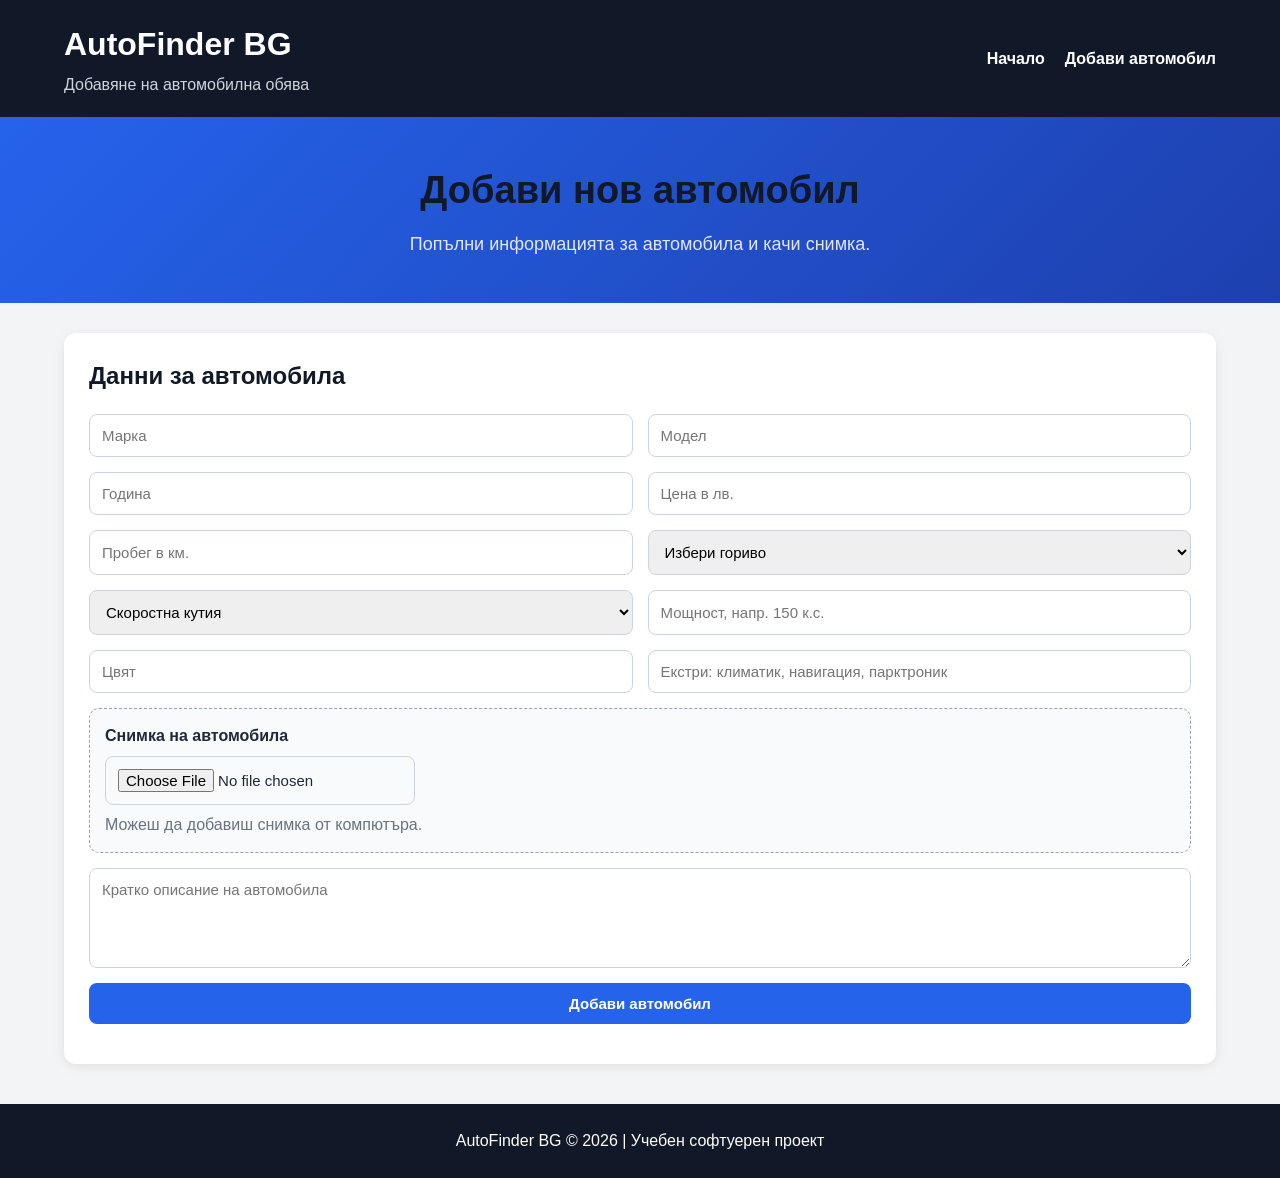
==== add-car.html @ 8150d479 "Add car listings, filters and image upload" ====
<!DOCTYPE html>
<html lang="bg">
<head>
    <meta charset="UTF-8">
    <meta name="viewport" content="width=device-width, initial-scale=1.0">
    <title>AutoFinder BG | Добави автомобил</title>
    <link rel="stylesheet" href="style.css">
</head>
<body>

    <header class="site-header">
        <div class="container header-content">
            <div>
                <h1>AutoFinder BG</h1>
                <p>Добавяне на автомобилна обява</p>
            </div>

            <nav>
                <a href="index.html">Начало</a>
                <a href="add-car.html">Добави автомобил</a>
            </nav>
        </div>
    </header>

    <main>
        <section class="hero small-hero">
            <div class="container">
                <h2>Добави нов автомобил</h2>
                <p>Попълни информацията за автомобила и качи снимка.</p>
            </div>
        </section>

        <section class="container add-car-section">
            <h2>Данни за автомобила</h2>

            <form id="carForm">
                <input type="text" id="brand" placeholder="Марка" required>
                <input type="text" id="model" placeholder="Модел" required>

                <input type="number" id="year" placeholder="Година" required>
                <input type="number" id="price" placeholder="Цена в лв." required>

                <input type="number" id="mileage" placeholder="Пробег в км." required>

                <select id="fuel" required>
                    <option value="">Избери гориво</option>
                    <option value="Бензин">Бензин</option>
                    <option value="Дизел">Дизел</option>
                    <option value="Хибрид">Хибрид</option>
                    <option value="Електрически">Електрически</option>
                </select>

                <select id="gearbox" required>
                    <option value="">Скоростна кутия</option>
                    <option value="Ръчна">Ръчна</option>
                    <option value="Автоматична">Автоматична</option>
                </select>

                <input type="text" id="power" placeholder="Мощност, напр. 150 к.с.">
                <input type="text" id="color" placeholder="Цвят">

                <input type="text" id="extras" placeholder="Екстри: климатик, навигация, парктроник">

                <div class="file-box">
                    <label for="imageInput">Снимка на автомобила</label>
                    <input type="file" id="imageInput" accept="image/*">
                    <p>Можеш да добавиш снимка от компютъра.</p>
                    <img id="imagePreview" class="image-preview" alt="Преглед на снимката">
                </div>

                <textarea id="description" placeholder="Кратко описание на автомобила"></textarea>

                <button type="submit">Добави автомобил</button>
            </form>

            <p id="successMessage" class="success-message"></p>
        </section>
    </main>

    <footer>
        <p>AutoFinder BG &copy; 2026 | Учебен софтуерен проект</p>
    </footer>

    <script src="script.js"></script>
</body>
</html>
---- style.css ----
* {
    margin: 0;
    padding: 0;
    box-sizing: border-box;
}

body {
    font-family: Arial, sans-serif;
    background: #f3f4f6;
    color: #1f2937;
    line-height: 1.5;
}

.container {
    width: 90%;
    max-width: 1200px;
    margin: auto;
}

.site-header {
    background: #111827;
    color: white;
    padding: 20px 0;
}

.header-content {
    display: flex;
    justify-content: space-between;
    align-items: center;
    gap: 30px;
}

.site-header h1 {
    font-size: 32px;
    margin-bottom: 5px;
}

.site-header p {
    color: #d1d5db;
}

nav {
    display: flex;
    gap: 20px;
    flex-wrap: wrap;
}

nav a {
    color: white;
    text-decoration: none;
    font-weight: bold;
}

nav a:hover {
    color: #60a5fa;
}

.hero {
    background: linear-gradient(135deg, #2563eb, #1e40af);
    color: white;
    padding: 65px 0;
    text-align: center;
}

.small-hero {
    padding: 45px 0;
}

.hero h2 {
    font-size: 38px;
    margin-bottom: 12px;
}

.hero p {
    font-size: 18px;
    color: #e0e7ff;
}

.search-box,
.cars-section,
.add-car-section {
    background: white;
    margin-top: 30px;
    padding: 25px;
    border-radius: 12px;
    box-shadow: 0 3px 12px rgba(0, 0, 0, 0.08);
}

h2 {
    margin-bottom: 20px;
    color: #111827;
}

.section-title-row {
    display: flex;
    justify-content: space-between;
    align-items: center;
    gap: 15px;
    flex-wrap: wrap;
}

.add-link {
    background: #16a34a;
    color: white;
    padding: 10px 14px;
    border-radius: 8px;
    text-decoration: none;
    font-weight: bold;
}

.add-link:hover {
    background: #15803d;
}

.filters {
    display: grid;
    grid-template-columns: 2fr 1fr 1fr 1fr 1fr 1fr auto auto;
    gap: 12px;
}

input,
select,
textarea,
button {
    padding: 12px;
    border: 1px solid #cbd5e1;
    border-radius: 8px;
    font-size: 15px;
    font-family: Arial, sans-serif;
}

input:focus,
select:focus,
textarea:focus {
    outline: none;
    border-color: #2563eb;
    box-shadow: 0 0 0 2px rgba(37, 99, 235, 0.15);
}

textarea {
    resize: vertical;
    min-height: 100px;
}

button {
    background: #2563eb;
    color: white;
    border: none;
    cursor: pointer;
    font-weight: bold;
    transition: 0.2s;
}

button:hover {
    background: #1d4ed8;
}

.secondary-btn {
    background: #6b7280;
}

.secondary-btn:hover {
    background: #4b5563;
}

.cars-grid {
    display: grid;
    grid-template-columns: repeat(auto-fit, minmax(280px, 1fr));
    gap: 22px;
}

.car-card {
    border: 1px solid #e5e7eb;
    border-radius: 12px;
    background: #f9fafb;
    overflow: hidden;
    transition: 0.2s;
}

.car-card:hover {
    transform: translateY(-3px);
    box-shadow: 0 5px 14px rgba(0, 0, 0, 0.12);
}

.car-image {
    width: 100%;
    height: 190px;
    background: #dbeafe;
    display: flex;
    justify-content: center;
    align-items: center;
    color: #1e40af;
    font-size: 34px;
    font-weight: bold;
    overflow: hidden;
}

.car-image img {
    width: 100%;
    height: 100%;
    object-fit: cover;
}

.car-info {
    padding: 15px;
}

.car-info h3 {
    color: #1d4ed8;
    margin-bottom: 10px;
}

.car-info p {
    margin-bottom: 7px;
}

.price {
    font-size: 22px;
    font-weight: bold;
    color: #16a34a;
    margin-bottom: 12px;
}

.delete-btn {
    width: 100%;
    margin-top: 12px;
    background: #dc2626;
}

.delete-btn:hover {
    background: #b91c1c;
}

.empty-message {
    color: #6b7280;
    font-style: italic;
    font-size: 18px;
}

#carForm {
    display: grid;
    grid-template-columns: repeat(2, 1fr);
    gap: 15px;
}

#carForm textarea,
#carForm button,
.file-box {
    grid-column: span 2;
}

.file-box {
    border: 1px dashed #94a3b8;
    padding: 15px;
    border-radius: 10px;
    background: #f8fafc;
}

.file-box label {
    display: block;
    font-weight: bold;
    margin-bottom: 8px;
}

.file-box p {
    color: #6b7280;
    margin-top: 8px;
}

.image-preview {
    display: none;
    width: 260px;
    height: 160px;
    object-fit: cover;
    margin-top: 12px;
    border-radius: 10px;
    border: 1px solid #cbd5e1;
}

.success-message {
    margin-top: 15px;
    color: #16a34a;
    font-weight: bold;
}

footer {
    text-align: center;
    padding: 25px;
    margin-top: 40px;
    background: #111827;
    color: white;
}

@media (max-width: 1000px) {
    .filters {
        grid-template-columns: 1fr 1fr;
    }

    .filters input:first-child {
        grid-column: span 2;
    }
}

@media (max-width: 700px) {
    .header-content {
        flex-direction: column;
        text-align: center;
    }

    nav {
        justify-content: center;
    }

    .hero h2 {
        font-size: 30px;
    }

    .filters {
        grid-template-columns: 1fr;
    }

    .filters input:first-child {
        grid-column: span 1;
    }

    #carForm {
        grid-template-columns: 1fr;
    }

    #carForm textarea,
    #carForm button,
    .file-box {
        grid-column: span 1;
    }
}
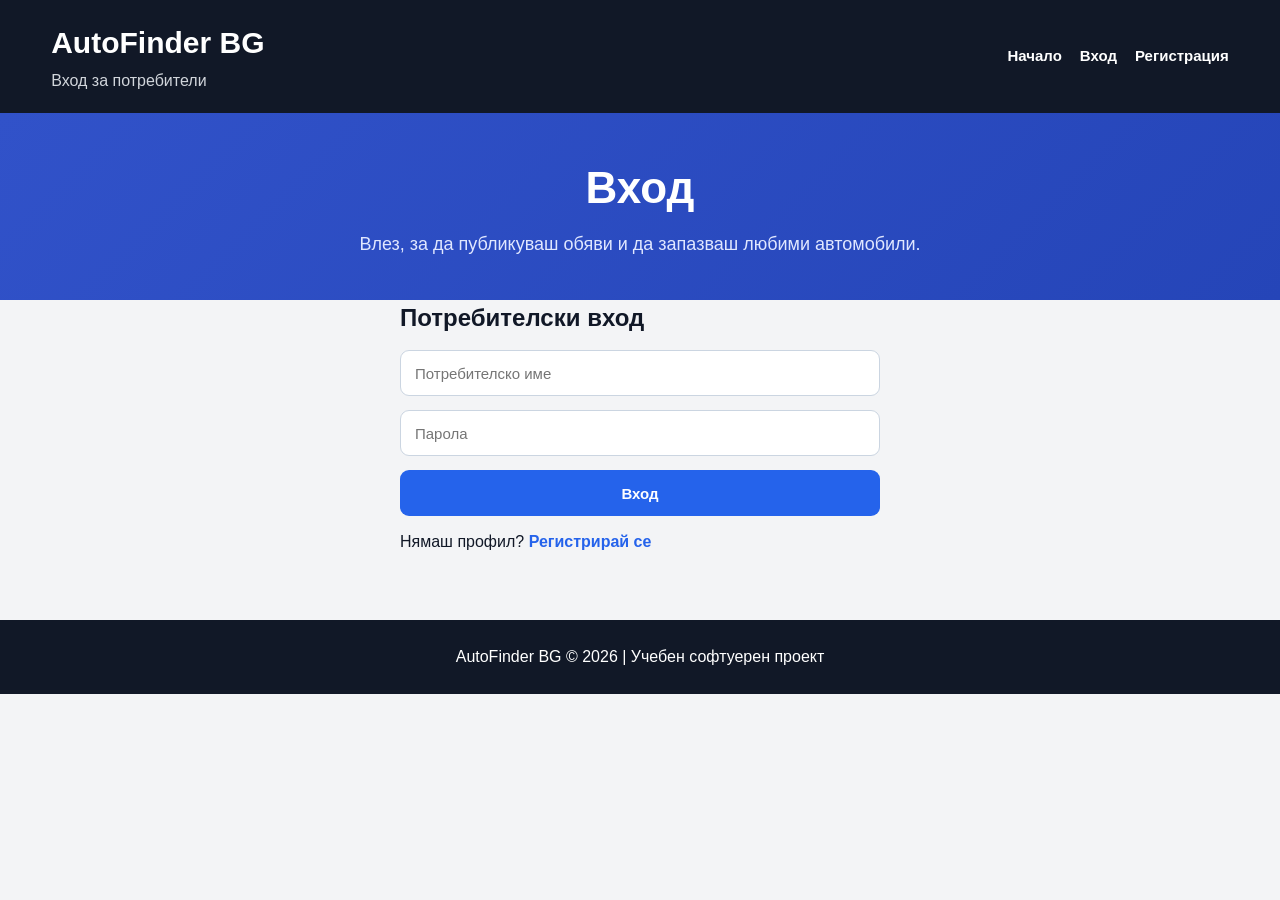
==== commit 4e73e03d: "Complete responsive car marketplace website" ====
--- a/add-car.html
+++ b/add-car.html
@@ -8,38 +8,39 @@
 </head>
 <body>
 
-    <header class="site-header">
-        <div class="container header-content">
-            <div>
-                <h1>AutoFinder BG</h1>
-                <p>Добавяне на автомобилна обява</p>
-            </div>
+<header class="site-header">
+    <div class="container header-content">
+        <div class="brand-box">
+            <h1>AutoFinder BG</h1>
+            <p>Добавяне на автомобилна обява</p>
+        </div>
 
-            <nav>
-                <a href="index.html">Начало</a>
-                <a href="add-car.html">Добави автомобил</a>
-            </nav>
+        <nav class="main-nav">
+            <a href="index.html">Начало</a>
+            <a href="add-car.html">Добави автомобил</a>
+            <a href="profile.html">Профил</a>
+            <button id="logoutBtn" class="nav-button">Изход</button>
+        </nav>
+    </div>
+</header>
+
+<main>
+    <section class="hero small-hero">
+        <div class="container">
+            <h2>Добави нов автомобил</h2>
+            <p>Попълни информацията и качи снимки на автомобила.</p>
         </div>
-    </header>
+    </section>
 
-    <main>
-        <section class="hero small-hero">
-            <div class="container">
-                <h2>Добави нов автомобил</h2>
-                <p>Попълни информацията за автомобила и качи снимка.</p>
-            </div>
-        </section>
+    <section class="container panel">
+        <h2>Данни за автомобила</h2>
 
-        <section class="container add-car-section">
-            <h2>Данни за автомобила</h2>
-
-            <form id="carForm">
+        <form id="carForm">
+            <div class="form-grid">
                 <input type="text" id="brand" placeholder="Марка" required>
                 <input type="text" id="model" placeholder="Модел" required>
-
                 <input type="number" id="year" placeholder="Година" required>
-                <input type="number" id="price" placeholder="Цена в лв." required>
-
+                <input type="number" id="price" placeholder="Цена в евро" required>
                 <input type="number" id="mileage" placeholder="Пробег в км." required>
 
                 <select id="fuel" required>
@@ -58,29 +59,29 @@
 
                 <input type="text" id="power" placeholder="Мощност, напр. 150 к.с.">
                 <input type="text" id="color" placeholder="Цвят">
+                <input type="text" id="extras" placeholder="Екстри: климатик, навигация, парктроник">
+            </div>
 
-                <input type="text" id="extras" placeholder="Екстри: климатик, навигация, парктроник">
+            <div class="file-box">
+                <label for="imageInput">Снимки на автомобила</label>
+                <input type="file" id="imageInput" accept="image/*" multiple>
+                <p>Можеш да качиш една или няколко снимки.</p>
+                <div id="imagePreviewGrid" class="image-preview-grid"></div>
+            </div>
 
-                <div class="file-box">
-                    <label for="imageInput">Снимка на автомобила</label>
-                    <input type="file" id="imageInput" accept="image/*">
-                    <p>Можеш да добавиш снимка от компютъра.</p>
-                    <img id="imagePreview" class="image-preview" alt="Преглед на снимката">
-                </div>
+            <textarea id="description" placeholder="Кратко описание на автомобила"></textarea>
 
-                <textarea id="description" placeholder="Кратко описание на автомобила"></textarea>
+            <button type="submit" class="full-btn">Добави автомобил</button>
+        </form>
 
-                <button type="submit">Добави автомобил</button>
-            </form>
+        <p id="successMessage" class="success-message"></p>
+    </section>
+</main>
 
-            <p id="successMessage" class="success-message"></p>
-        </section>
-    </main>
+<footer>
+    <p>AutoFinder BG © 2026 | Учебен софтуерен проект</p>
+</footer>
 
-    <footer>
-        <p>AutoFinder BG &copy; 2026 | Учебен софтуерен проект</p>
-    </footer>
-
-    <script src="script.js"></script>
+<script src="script.js"></script>
 </body>
 </html>
--- a/style.css
+++ b/style.css
@@ -7,14 +7,13 @@
 body {
     font-family: Arial, sans-serif;
     background: #f3f4f6;
-    color: #1f2937;
+    color: #111827;
     line-height: 1.5;
 }
 
 .container {
-    width: 90%;
-    max-width: 1200px;
-    margin: auto;
+    width: min(1180px, 92%);
+    margin: 0 auto;
 }
 
 .site-header {
@@ -27,48 +26,59 @@
     display: flex;
     justify-content: space-between;
     align-items: center;
-    gap: 30px;
-}
-
-.site-header h1 {
-    font-size: 32px;
-    margin-bottom: 5px;
-}
-
-.site-header p {
+    gap: 24px;
+}
+
+.brand-box h1 {
+    font-size: 30px;
+}
+
+.brand-box p {
     color: #d1d5db;
-}
-
-nav {
-    display: flex;
-    gap: 20px;
+    margin-top: 4px;
+}
+
+.main-nav {
+    display: flex;
+    gap: 18px;
+    align-items: center;
     flex-wrap: wrap;
 }
 
-nav a {
+.main-nav a,
+.nav-button {
     color: white;
+    background: transparent;
+    border: none;
     text-decoration: none;
     font-weight: bold;
-}
-
-nav a:hover {
-    color: #60a5fa;
+    font-size: 15px;
+    cursor: pointer;
+    width: auto;
+    min-height: auto;
+    padding: 6px 0;
+}
+
+.main-nav a:hover,
+.nav-button:hover {
+    color: #93c5fd;
+    background: transparent;
 }
 
 .hero {
-    background: linear-gradient(135deg, #2563eb, #1e40af);
+    background: linear-gradient(135deg, #3152c9, #2545b8);
     color: white;
-    padding: 65px 0;
+    padding: 58px 0;
     text-align: center;
 }
 
 .small-hero {
-    padding: 45px 0;
+    padding: 42px 0;
 }
 
 .hero h2 {
-    font-size: 38px;
-    margin-bottom: 12px;
+    font-size: clamp(30px, 4vw, 44px);
+    margin-bottom: 10px;
 }
 
 .hero p {
@@ -76,45 +86,22 @@
     color: #e0e7ff;
 }
 
-.search-box,
-.cars-section,
-.add-car-section {
+.panel {
     background: white;
-    margin-top: 30px;
-    padding: 25px;
-    border-radius: 12px;
-    box-shadow: 0 3px 12px rgba(0, 0, 0, 0.08);
-}
-
-h2 {
-    margin-bottom: 20px;
-    color: #111827;
-}
-
-.section-title-row {
-    display: flex;
-    justify-content: space-between;
-    align-items: center;
-    gap: 15px;
-    flex-wrap: wrap;
-}
-
-.add-link {
-    background: #16a34a;
-    color: white;
-    padding: 10px 14px;
-    border-radius: 8px;
-    text-decoration: none;
-    font-weight: bold;
-}
-
-.add-link:hover {
-    background: #15803d;
+    margin-top: 28px;
+    padding: 28px;
+    border-radius: 14px;
+    box-shadow: 0 6px 20px rgba(15, 23, 42, 0.08);
+}
+
+.panel h2 {
+    margin-bottom: 18px;
+    font-size: 26px;
 }
 
 .filters {
     display: grid;
-    grid-template-columns: 2fr 1fr 1fr 1fr 1fr 1fr auto auto;
+    grid-template-columns: 2fr 1.1fr 1.1fr 1.1fr 1fr 1fr auto auto;
     gap: 12px;
 }
 
@@ -122,9 +109,11 @@
 select,
 textarea,
 button {
-    padding: 12px;
+    width: 100%;
+    min-height: 46px;
+    padding: 12px 14px;
     border: 1px solid #cbd5e1;
-    border-radius: 8px;
+    border-radius: 9px;
     font-size: 15px;
     font-family: Arial, sans-serif;
 }
@@ -134,15 +123,16 @@
 textarea:focus {
     outline: none;
     border-color: #2563eb;
-    box-shadow: 0 0 0 2px rgba(37, 99, 235, 0.15);
+    box-shadow: 0 0 0 3px rgba(37, 99, 235, 0.16);
 }
 
 textarea {
     resize: vertical;
-    min-height: 100px;
-}
-
-button {
+    min-height: 110px;
+}
+
+button,
+.add-link {
     background: #2563eb;
     color: white;
     border: none;
@@ -151,7 +141,8 @@
     transition: 0.2s;
 }
 
-button:hover {
+button:hover,
+.add-link:hover {
     background: #1d4ed8;
 }
 
@@ -163,34 +154,72 @@
     background: #4b5563;
 }
 
+.add-link {
+    display: inline-flex;
+    align-items: center;
+    justify-content: center;
+    width: auto;
+    min-height: 42px;
+    padding: 10px 16px;
+    border-radius: 9px;
+    text-decoration: none;
+    background: #16a34a;
+}
+
+.add-link:hover {
+    background: #15803d;
+}
+
+.section-title-row {
+    display: flex;
+    justify-content: space-between;
+    align-items: flex-start;
+    gap: 18px;
+    flex-wrap: wrap;
+    margin-bottom: 20px;
+}
+
+.section-title-row h2 {
+    margin-bottom: 4px;
+}
+
+.section-title-row p {
+    color: #6b7280;
+}
+
 .cars-grid {
     display: grid;
-    grid-template-columns: repeat(auto-fit, minmax(280px, 1fr));
+    grid-template-columns: repeat(auto-fill, minmax(280px, 1fr));
     gap: 22px;
 }
 
 .car-card {
+    position: relative;
+    background: white;
     border: 1px solid #e5e7eb;
-    border-radius: 12px;
-    background: #f9fafb;
+    border-radius: 14px;
     overflow: hidden;
+    cursor: pointer;
     transition: 0.2s;
+    display: flex;
+    flex-direction: column;
 }
 
 .car-card:hover {
     transform: translateY(-3px);
-    box-shadow: 0 5px 14px rgba(0, 0, 0, 0.12);
+    box-shadow: 0 8px 22px rgba(15, 23, 42, 0.14);
 }
 
 .car-image {
     width: 100%;
-    height: 190px;
-    background: #dbeafe;
-    display: flex;
+    aspect-ratio: 16 / 10;
+    background: linear-gradient(135deg, #dbeafe, #bfdbfe);
+    display: flex;
+    align-items: center;
     justify-content: center;
-    align-items: center;
-    color: #1e40af;
-    font-size: 34px;
+    color: #1d4ed8;
+    text-align: center;
+    font-size: 28px;
     font-weight: bold;
     overflow: hidden;
 }
@@ -202,28 +231,65 @@
 }
 
 .car-info {
-    padding: 15px;
+    padding: 16px;
+    display: flex;
+    flex-direction: column;
+    flex: 1;
 }
 
 .car-info h3 {
     color: #1d4ed8;
-    margin-bottom: 10px;
+    margin-bottom: 8px;
+    font-size: 20px;
+}
+
+.price {
+    color: #16a34a;
+    font-size: 23px;
+    font-weight: bold;
+    margin-bottom: 12px;
 }
 
 .car-info p {
-    margin-bottom: 7px;
-}
-
-.price {
-    font-size: 22px;
-    font-weight: bold;
-    color: #16a34a;
-    margin-bottom: 12px;
+    margin-bottom: 6px;
+    font-size: 14px;
+}
+
+.description {
+    color: #374151;
+}
+
+.favorite-icon {
+    position: absolute;
+    top: 12px;
+    right: 12px;
+    width: 42px;
+    height: 42px;
+    min-height: 42px;
+    border-radius: 50%;
+    border: 1px solid #e5e7eb;
+    background: rgba(255, 255, 255, 0.96);
+    color: #6b7280;
+    font-size: 23px;
+    line-height: 1;
+    padding: 0;
+    z-index: 5;
+    box-shadow: 0 4px 12px rgba(15, 23, 42, 0.18);
+}
+
+.favorite-icon:hover {
+    background: white;
+    color: #f59e0b;
+}
+
+.favorite-icon.active {
+    background: #f59e0b;
+    color: white;
+    border-color: #f59e0b;
 }
 
 .delete-btn {
-    width: 100%;
-    margin-top: 12px;
+    margin-top: auto;
     background: #dc2626;
 }
 
@@ -231,35 +297,25 @@
     background: #b91c1c;
 }
 
-.empty-message {
-    color: #6b7280;
-    font-style: italic;
-    font-size: 18px;
-}
-
-#carForm {
+.form-grid {
     display: grid;
     grid-template-columns: repeat(2, 1fr);
     gap: 15px;
-}
-
-#carForm textarea,
-#carForm button,
-.file-box {
-    grid-column: span 2;
+    margin-bottom: 15px;
 }
 
 .file-box {
     border: 1px dashed #94a3b8;
-    padding: 15px;
-    border-radius: 10px;
     background: #f8fafc;
+    padding: 18px;
+    border-radius: 12px;
+    margin-bottom: 15px;
 }
 
 .file-box label {
     display: block;
     font-weight: bold;
-    margin-bottom: 8px;
+    margin-bottom: 10px;
 }
 
 .file-box p {
@@ -267,20 +323,418 @@
     margin-top: 8px;
 }
 
-.image-preview {
-    display: none;
-    width: 260px;
-    height: 160px;
+.image-preview-grid {
+    display: grid;
+    grid-template-columns: repeat(auto-fill, minmax(130px, 1fr));
+    gap: 12px;
+    margin-top: 14px;
+}
+
+.image-preview-grid img {
+    width: 100%;
+    aspect-ratio: 16 / 10;
     object-fit: cover;
-    margin-top: 12px;
     border-radius: 10px;
     border: 1px solid #cbd5e1;
 }
 
+.full-btn {
+    margin-top: 15px;
+}
+
+.auth-panel {
+    max-width: 480px;
+}
+
+.auth-form {
+    display: flex;
+    flex-direction: column;
+    gap: 14px;
+}
+
+.auth-form a {
+    color: #2563eb;
+    text-decoration: none;
+    font-weight: bold;
+}
+
+.auth-form a:hover {
+    text-decoration: underline;
+}
+
 .success-message {
-    margin-top: 15px;
     color: #16a34a;
     font-weight: bold;
+    margin-top: 12px;
+}
+
+.error-message {
+    color: #dc2626;
+    font-weight: bold;
+    margin-top: 12px;
+}
+
+.profile-summary {
+    display: grid;
+    grid-template-columns: repeat(3, 1fr);
+    gap: 18px;
+    margin-bottom: 28px;
+}
+
+.profile-card {
+    background: #f8fafc;
+    border: 1px solid #e5e7eb;
+    border-radius: 14px;
+    padding: 20px;
+    min-height: 110px;
+}
+
+.profile-card h3 {
+    color: #374151;
+    font-size: 17px;
+    margin-bottom: 10px;
+}
+
+.profile-card p {
+    color: #1d4ed8;
+    font-size: 22px;
+    font-weight: bold;
+}
+
+.profile-section-box {
+    background: #f9fafb;
+    border: 1px solid #e5e7eb;
+    border-radius: 14px;
+    padding: 20px;
+    margin-top: 24px;
+}
+
+.profile-section-header {
+    border-bottom: 1px solid #e5e7eb;
+    margin-bottom: 18px;
+    padding-bottom: 12px;
+}
+
+.profile-section-header h2 {
+    margin-bottom: 4px;
+}
+
+.profile-section-header p {
+    color: #6b7280;
+}
+
+.profile-cars-scroll {
+    display: grid;
+    grid-template-columns: repeat(auto-fill, minmax(260px, 1fr));
+    gap: 18px;
+    max-height: 560px;
+    overflow-y: auto;
+    padding-right: 8px;
+}
+
+.empty-box {
+    min-height: 220px;
+    border: 2px dashed #cbd5e1;
+    border-radius: 14px;
+    background: white;
+    color: #6b7280;
+    display: flex;
+    align-items: center;
+    justify-content: center;
+    text-align: center;
+    padding: 24px;
+    font-size: 17px;
+    grid-column: 1 / -1;
+}
+
+.details-layout {
+    display: grid;
+    grid-template-columns: 1.1fr 0.9fr;
+    gap: 28px;
+    align-items: start;
+}
+
+.details-main,
+.details-side-card,
+.similar-section {
+    background: white;
+    border: 1px solid #e5e7eb;
+    border-radius: 14px;
+    padding: 22px;
+    box-shadow: 0 4px 14px rgba(15, 23, 42, 0.06);
+}
+
+.details-back-row {
+    display: flex;
+    justify-content: flex-start;
+    margin-bottom: 14px;
+}
+
+.back-link {
+    display: inline-flex;
+    align-items: center;
+    justify-content: center;
+    min-height: 34px;
+    padding: 7px 12px;
+    border-radius: 8px;
+    text-decoration: none;
+    background: #6b7280;
+    color: white;
+    font-weight: bold;
+    font-size: 14px;
+}
+
+.back-link:hover {
+    background: #4b5563;
+}
+
+.gallery-main {
+    position: relative;
+}
+
+.details-image {
+    width: 100%;
+    aspect-ratio: 16 / 10;
+    border-radius: 14px;
+    background: linear-gradient(135deg, #dbeafe, #bfdbfe);
+    color: #1d4ed8;
+    display: flex;
+    align-items: center;
+    justify-content: center;
+    font-size: 34px;
+    font-weight: bold;
+    text-align: center;
+    overflow: hidden;
+}
+
+.details-image img {
+    width: 100%;
+    height: 100%;
+    object-fit: cover;
+}
+
+.gallery-arrow {
+    position: absolute;
+    top: 50%;
+    transform: translateY(-50%);
+    width: 42px;
+    height: 42px;
+    min-height: 42px;
+    border-radius: 50%;
+    background: rgba(17, 24, 39, 0.75);
+    color: white;
+    font-size: 26px;
+    padding: 0;
+    z-index: 6;
+}
+
+.gallery-arrow:hover {
+    background: rgba(17, 24, 39, 0.95);
+}
+
+.gallery-prev {
+    left: 14px;
+}
+
+.gallery-next {
+    right: 14px;
+}
+
+.gallery-thumbnails {
+    display: grid;
+    grid-template-columns: repeat(auto-fill, minmax(84px, 1fr));
+    gap: 10px;
+    margin-top: 12px;
+}
+
+.gallery-thumb {
+    aspect-ratio: 16 / 10;
+    border-radius: 9px;
+    border: 2px solid transparent;
+    background: #dbeafe;
+    color: #1d4ed8;
+    font-size: 13px;
+    font-weight: bold;
+    display: flex;
+    align-items: center;
+    justify-content: center;
+    overflow: hidden;
+    cursor: pointer;
+    text-align: center;
+}
+
+.gallery-thumb img {
+    width: 100%;
+    height: 100%;
+    object-fit: cover;
+}
+
+.gallery-thumb.active {
+    border-color: #f59e0b;
+}
+
+.details-title-box {
+    position: relative;
+    margin-top: 18px;
+}
+
+.details-title-box .favorite-icon {
+    top: 0;
+    right: 0;
+}
+
+.details-title-box h2 {
+    font-size: 32px;
+    padding-right: 56px;
+    margin-bottom: 8px;
+}
+
+.details-price {
+    color: #16a34a;
+    font-size: 30px;
+    font-weight: bold;
+    margin-bottom: 18px;
+}
+
+.details-grid {
+    display: grid;
+    grid-template-columns: 1fr 1fr;
+    gap: 12px;
+    margin-bottom: 18px;
+}
+
+.details-item {
+    background: #f8fafc;
+    border: 1px solid #e5e7eb;
+    border-radius: 10px;
+    padding: 12px;
+}
+
+.details-item strong {
+    display: block;
+    color: #374151;
+    margin-bottom: 4px;
+}
+
+.details-side {
+    display: grid;
+    grid-template-columns: 1fr;
+    gap: 18px;
+}
+
+.details-side-card h3 {
+    font-size: 22px;
+    margin-bottom: 12px;
+}
+
+.dealer-name {
+    color: #1d4ed8;
+    font-size: 20px;
+    font-weight: bold;
+    margin-bottom: 8px;
+}
+
+.dealer-rating {
+    color: #f59e0b;
+    font-weight: bold;
+    margin-bottom: 10px;
+}
+
+.details-side-card p {
+    margin-bottom: 8px;
+}
+
+.contact-box {
+    background: #f8fafc;
+    border: 1px solid #e5e7eb;
+    border-radius: 10px;
+    padding: 12px;
+    margin-top: 10px;
+}
+
+.contact-box strong {
+    display: block;
+    margin-bottom: 4px;
+}
+
+.similar-section {
+    margin-top: 28px;
+}
+
+.similar-section h2 {
+    margin-bottom: 4px;
+}
+
+.similar-section p {
+    color: #6b7280;
+    margin-bottom: 16px;
+}
+
+.similar-horizontal {
+    display: flex;
+    gap: 18px;
+    overflow-x: auto;
+    padding: 4px 2px 12px;
+}
+
+.similar-card {
+    flex: 0 0 250px;
+    max-width: 250px;
+    min-width: 250px;
+    background: white;
+    border: 1px solid #e5e7eb;
+    border-radius: 14px;
+    overflow: hidden;
+    cursor: pointer;
+    transition: 0.2s;
+}
+
+.similar-card:hover {
+    transform: translateY(-2px);
+    box-shadow: 0 8px 18px rgba(15, 23, 42, 0.12);
+}
+
+.similar-image {
+    width: 100%;
+    aspect-ratio: 16 / 9;
+    background: linear-gradient(135deg, #dbeafe, #bfdbfe);
+    color: #1d4ed8;
+    font-size: 21px;
+    font-weight: bold;
+    text-align: center;
+    display: flex;
+    align-items: center;
+    justify-content: center;
+    overflow: hidden;
+}
+
+.similar-image img {
+    width: 100%;
+    height: 100%;
+    object-fit: cover;
+}
+
+.similar-info {
+    padding: 12px;
+}
+
+.similar-info h3 {
+    font-size: 17px;
+    margin-bottom: 6px;
+    color: #111827;
+}
+
+.similar-price {
+    color: #16a34a;
+    font-size: 20px;
+    font-weight: bold;
+    margin-bottom: 8px;
+}
+
+.similar-info p {
+    color: #4b5563;
+    font-size: 13px;
+    margin-bottom: 3px;
 }
 
 footer {
@@ -291,28 +745,58 @@
     color: white;
 }
 
-@media (max-width: 1000px) {
+@media (max-width: 1050px) {
     .filters {
-        grid-template-columns: 1fr 1fr;
+        grid-template-columns: repeat(3, 1fr);
     }
 
     .filters input:first-child {
-        grid-column: span 2;
-    }
-}
-
-@media (max-width: 700px) {
+        grid-column: span 3;
+    }
+
+    .details-layout {
+        grid-template-columns: 1fr;
+    }
+}
+
+@media (max-width: 800px) {
     .header-content {
         flex-direction: column;
         text-align: center;
     }
 
-    nav {
+    .main-nav {
         justify-content: center;
     }
 
-    .hero h2 {
-        font-size: 30px;
+    .profile-summary {
+        grid-template-columns: 1fr;
+    }
+
+    .form-grid {
+        grid-template-columns: 1fr;
+    }
+
+    .filters {
+        grid-template-columns: 1fr 1fr;
+    }
+
+    .filters input:first-child {
+        grid-column: span 2;
+    }
+}
+
+@media (max-width: 600px) {
+    .container {
+        width: min(100% - 24px, 1180px);
+    }
+
+    .hero {
+        padding: 38px 0;
+    }
+
+    .panel {
+        padding: 18px;
     }
 
     .filters {
@@ -323,13 +807,26 @@
         grid-column: span 1;
     }
 
-    #carForm {
+    .cars-grid,
+    .profile-cars-scroll {
         grid-template-columns: 1fr;
     }
 
-    #carForm textarea,
-    #carForm button,
-    .file-box {
-        grid-column: span 1;
+    .details-grid {
+        grid-template-columns: 1fr;
+    }
+
+    .similar-card {
+        flex-basis: 220px;
+        min-width: 220px;
+        max-width: 220px;
+    }
+
+    .details-title-box h2 {
+        font-size: 26px;
+    }
+
+    .details-price {
+        font-size: 25px;
     }
 }
